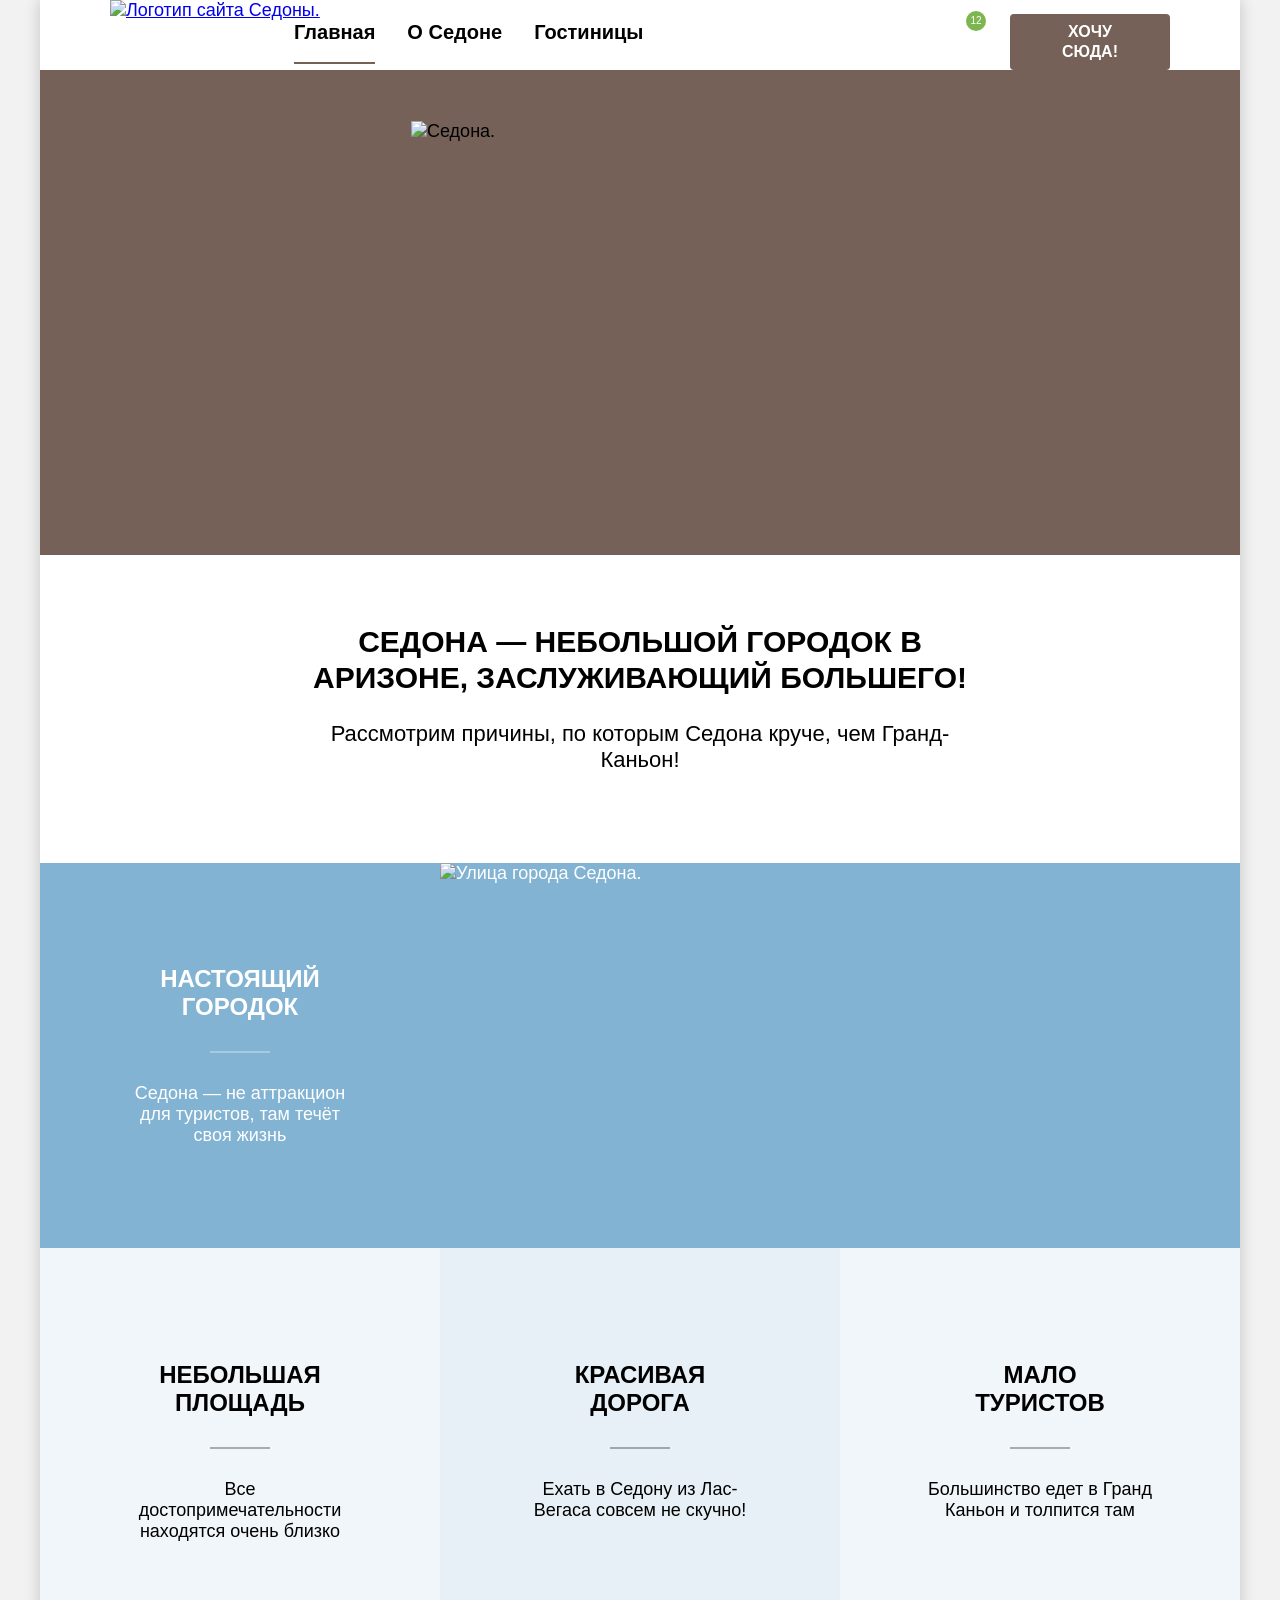
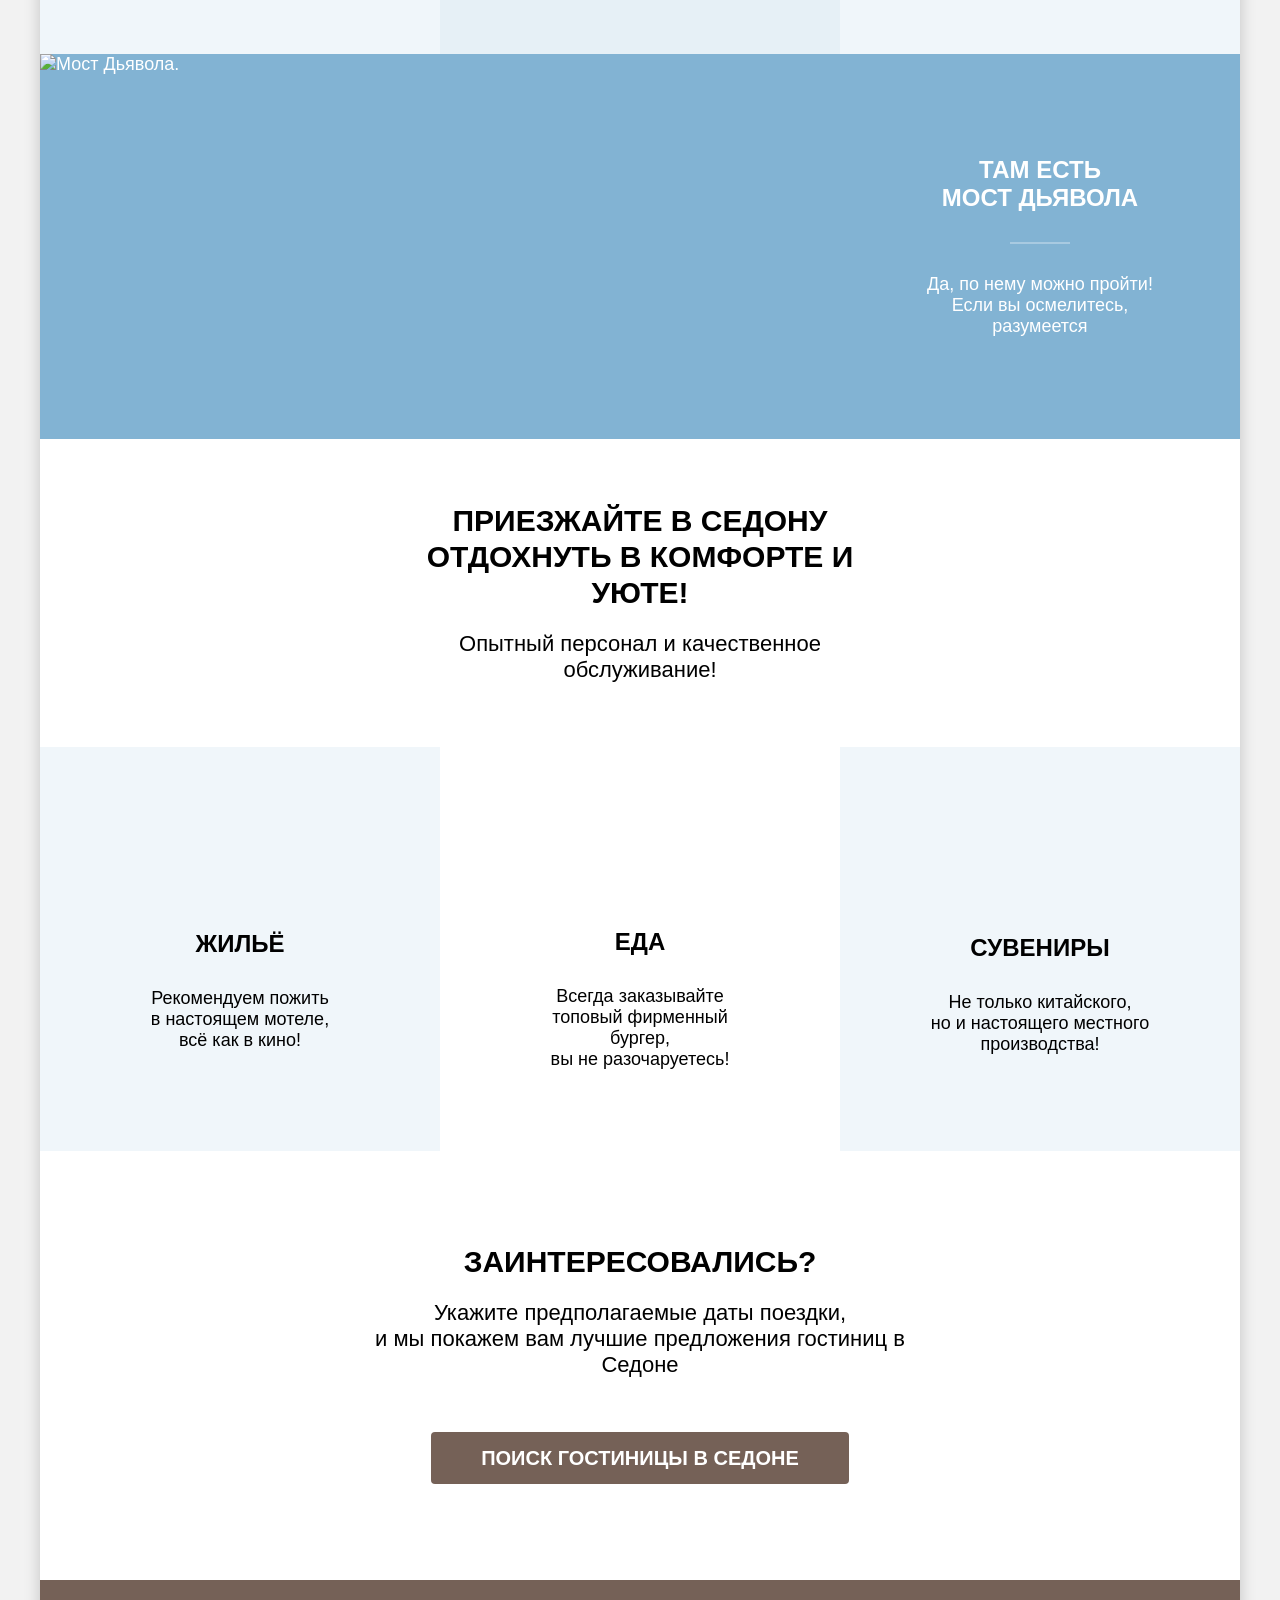
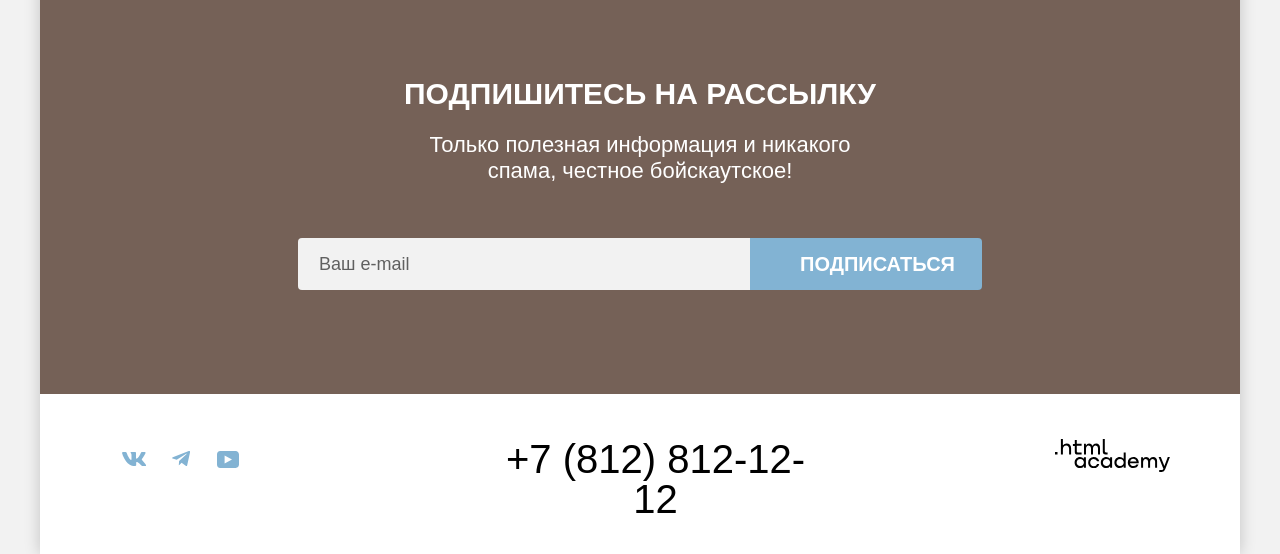
==== index.html @ 0b94eb0f "ссылки, правка названия файла" ====
<!DOCTYPE html>
<html lang="ru">

  <head>
    <meta charset="utf-8">
    <title>Седона — небольшой городок в Аризоне</title>
    <link rel="stylesheet" href="styles/styles.css">
    <link rel="icon" href="favicon.ico">
  </head>

  <body>
    <div class="page-container">
      <header class="page-header" data-test="header">
        <a class="navigation-logo" href="/">
          <img class="page-header-logo" src="images/sedona-logo.svg" alt="Логотип сайта Седоны." width="140" height="70">
        </a>
        <nav class="navigation">
          <ul class="navigation-list">
            <li class="navigation-item">
              <a class="navigation-link navigation-link-current">Главная</a>
            </li>
            <li class="navigation-item">
              <a class="navigation-link" href="#">О Седоне</a>
            </li>
            <li class="navigation-item">
              <a class="navigation-link" href="catalog.html">Гостиницы</a>
            </li>
          </ul>
          <ul class="navigation-list navigation-user">
            <li class="navigation-item">
              <a class="navigation-link navigation-link-icon search-icon" href="search.html">
                <span class="visually-hidden">Поиск.</span></a>
            </li>
            <li class="navigation-item">
              <a class="navigation-link navigation-link-icon like-icon" href="like.html">
                <span class="visually-hidden">Избранные отели.</span>
                <span class="like-number">12</span>
              </a>
            </li>
            <li class="navigation-item">
              <a class="navigation-link-button button" href="here.html">Хочу сюда!</a>
            </li>
          </ul>
        </nav>
      </header>
      <main class="main-index main-container" data-test="main">
        <section class="main-first-screen" data-test="hero">
          <h1 class="visually-hidden">Седона — небольшой городок в Аризоне.</h1>
          <img class="main-first-screen-img" src="images/welcome.svg" alt="Седона." width="458" height="352">
        </section>
        <section class="sight" data-test="advantages">
          <div class="sight-header">
            <h2 class="sight-title">Седона — небольшой городок в Аризоне, заслуживающий большего!</h2>
            <p class="sight-discription">Рассмотрим причины, по которым Седона круче, чем Гранд-Каньон!</p>
          </div>
          <ul class="sight-list">
            <li class="sight-item sight-item-dark">
              <div class="sight-text">
                <h3 class="sight-title-item">Настоящий городок</h3>
                <p class="sight-discriptions-item">Седона — не аттракцион для туристов, там течёт своя жизнь</p>
              </div>
              <img class="sight-img" src="images/sight/sight-1.jpg" alt="Улица города Седона." width="800" height="385">
            </li>
            <li class="sight-item sight-item-light">
              <h3 class="sight-title-item sight-title-item-light">Небольшая площадь</h3>
              <p class="sight-discriptions-item sight-discriptions-item-light">Все достопримечательности находятся очень близко</p>
            </li>
            <li class="sight-item sight-item-medium">
              <h3 class="sight-title-item sight-title-item-light">Красивая<br> дорога</h3>
              <p class="sight-discriptions-item sight-discriptions-item-light">Ехать в Седону из Лас-Вегаса совсем не скучно!</p>
            </li>
            <li class="sight-item sight-item-light">
              <h3 class="sight-title-item sight-title-item-light">Мало<br> туристов</h3>
              <p class="sight-discriptions-item sight-discriptions-item-light">Большинство едет в Гранд Каньон и толпится там</p>
            </li>
            <li class="sight-item sight-item-dark">
              <img class="sight-img" src="images/sight/sight-2.jpg" alt="Мост Дьявола." width="800" height="385">
              <div class="sight-text">
                <h3 class="sight-title-item">Там есть<br> мост дьявола</h3>
                <p class="sight-discriptions-item">Да, по нему можно пройти! Если вы осмелитесь, разумеется</p>
              </div>
            </li>
          </ul>
        </section>
        <section class="advantages" data-test="service">
          <div class="advantages-header">
            <h2 class="advantages-title">Приезжайте в Седону отдохнуть в комфорте и уюте!</h2>
            <p class="advantages-description">Опытный персонал и качественное обслуживание!</p>
          </div>
          <ul class="advantages-list">
            <li class="advantages-item advantages-item-medium">
              <h3 class="advantages-item-title icon-haus">Жильё</h3>
              <p class="advantages-item-description">Рекомендуем пожить в&nbsp;настоящем мотеле,<br> всё как в кино!</p>

            </li>
            <li class="advantages-item">
              <h3 class="advantages-item-title icon-food">Еда</h3>
              <p class="advantages-item-description">Всегда заказывайте<br>топовый фирменный бургер,<br> вы не разочаруетесь!
              </p>
            </li>
            <li class="advantages-item advantages-item-medium">
              <h3 class="advantages-item-title icon-gift">Сувениры</h3>
              <p class="advantages-item-description">Не только китайского,<br> но и настоящего местного производства!</p>
            </li>
          </ul>
        </section>
        <section class="search" data-test="search">
          <h2 class="search-title">Заинтересовались?</h2>
          <p class="search-description">Укажите предполагаемые даты поездки,<br> и мы покажем вам лучшие предложения
            гостиниц
            в Седоне</p>
          <button class="search-button" type="button">Поиск гостиницы в Седоне</button>
        </section>
      </main>
      <footer class="page-footer">
        <section class="newsletter-first-screen" data-test="subscribe">
          <h2 class="newsletter-title-first-screen">Подпишитесь на рассылку</h2>
          <p class="newsletter-discription-first-screen">Только полезная информация и никакого спама, честное
            бойскаутское!</p>
          <form class="newsletter-form" action="https://echo.htmlacademy.ru/" method="post">
            <label class="visually-hidden" for="newsletter-id">Укажите ваш email. </label>
            <input class="field" type="email" name="newsletter-email" id="newsletter-id" placeholder="Ваш e-mail"
              required>

            <button class="newsletter-button" type="submit">Подписаться</button>
          </form>
        </section>
        <div class="footer-container">
          <section class="footer-social">
            <h2 class="visually-hidden">Социальные контакты.</h2>
            <ul class="footer-social-list">
              <li class="footer-social-item">
                <a class="button-footer-social" href="https://vk.com/htmlacademy">
                  <svg class="footer-social-icon" aria-hidden="true" focusable="false"
                    xmlns="http://www.w3.org/2000/svg" width="24" height="14" fill="none" viewBox="0 0 24 14">
                    <path fill-rule="evenodd"
                      d="M23.5 1q.3-1-.8-1H20q-1 0-1.1.7S17.6 4 15.7 6q-1 .8-1.3.8T14 6V.9q0-.9-.7-.9H9.2q-.7 0-.7.6c0 .6 1 .8 1 2.5V7q0 1.1-.5 1c-.9 0-3-3.2-4.3-6.9q-.2-1-1.2-1H1q-1 0-.9.7c0 .7.9 4.1 4.1 8.6 2.2 3 5.3 4.7 8 4.7 1.7 0 2-.4 2-1v-2.3q-.1-1 .6-.9c.4 0 1 .2 2.6 1.7 1.8 1.7 2.1 2.5 3.1 2.5H23q1.3 0 1-1.1-.5-1.1-2.3-3L20 8q-.5-.6 0-1.1s3.2-4.4 3.5-6"
                      clip-rule="evenodd" />
                  </svg>
                  <span class="visually-hidden">ВКонтакте.</span>
                </a>
              </li>
              <li class="footer-social-item">
                <a class="button-footer-social" href="https://t.me/htmlacademy">
                  <svg class="footer-social-icon" aria-hidden="true" focusable="false"
                    xmlns="http://www.w3.org/2000/svg" width="18" height="16" fill="none" viewBox="0 0 18 16">
                    <path
                      d="M16.8.1.8 6.2Q-.6 7 .6 7.6l4.1 1.2 9.5-6q1-.2.5.2l-7.6 7-.3 4.2q.5 0 .8-.4l2-2 4.1 3q1.2.8 1.5-.6L18 1.4c.3-1.1-.4-1.6-1.1-1.3" />
                  </svg>
                  <span class="visually-hidden">Телеграм.</span>
                </a>
              </li>
              <li class="footer-social-item">
                <a class="button-footer-social" href="https://www.youtube.com/user/htmlacademyru">
                  <svg class="footer-social-icon" aria-hidden="true" focusable="false"
                    xmlns="http://www.w3.org/2000/svg" width="22" height="17" fill="none" viewBox="0 0 22 17">
                    <path
                      d="M18.6 0H3.2C1.3 0 0 1.6 0 3.4v10c0 2 1.3 3.6 3.2 3.6h15.6c1.7 0 3.2-1.6 3.2-3.4V3.4C21.8 1.6 20.5 0 18.6 0m-11 12.5v-8l7.4 4z" />
                  </svg>
                  <span class="visually-hidden">Ютуб.</span>
                </a>
              </li>
            </ul>
          </section>
          <section class="footer-phone">
            <h2 class="visually-hidden">Телефон.</h2>
            <a class="footer-phone-link" href="tel:+78128121212">+7 (812) 812-12-12</a>
          </section>
          <section class="footer-logo">
            <h2 class="visually-hidden">Cделано в HTML Академии.</h2>
            <a class="footer-logo-link" href="https://htmlacademy.ru/intensive/htmlcss">
              <svg class="footer-logo-icon" role="img" aria-label="Логотип разработчика HTML Academy"
                xmlns="http://www.w3.org/2000/svg" width="115" height="33" fill="none" viewBox="0 0 115 33">
                <path
                  d="M0 12.9v2.6h2.5v-2.6zM11.6 4.5Q9.2 4.6 8 6.2h-.1V0h-2v15.5h2v-5.3c0-2.1 1.3-3.6 3.3-3.6 1.8 0 2.9 1.4 2.9 3.2v5.7h2V9.4c.1-3-1.8-4.9-4.5-4.9M26.6 4.8h-4.8V1.1h-2v3.8h-1.9v2h1.9v6q0 2.6 2.7 2.7h4.1v-2h-3.7q-1 0-1.1-1.1V6.8h4.8zM41.1 4.6q-2.5 0-3.5 2.1h-.1a4 4 0 0 0-3.4-2.1Q32 4.8 31 6.4h-.1V4.8H29v10.6h2V10c0-2 1-3.5 2.6-3.5q2.3.1 2.4 2.6v6.3h2V9.8c0-2.4 1.4-3.3 2.6-3.3q2.3.1 2.4 2.6v6.3h2V8.9c.1-2.5-1.4-4.3-3.9-4.3M47.8 12.7q0 2.6 2.8 2.7h2v-2h-1.7q-1 0-1.1-1.1V0h-2zM28.9 19.7a5 5 0 0 0-3.9-1.8c-3.1 0-5.4 2.3-5.4 5.6s2.3 5.6 5.4 5.6q2.7-.1 3.8-1.9h.1v1.6h2V18.2h-2zm-3.6 7.4a3.5 3.5 0 0 1-3.6-3.6c0-2 1.4-3.6 3.6-3.6s3.6 1.6 3.6 3.6c0 1.9-1.4 3.6-3.6 3.6M44.2 22c-.5-2.4-2.6-4.1-5.4-4.1a5.4 5.4 0 0 0-5.6 5.6c0 3.1 2.2 5.6 5.6 5.6 2.8 0 4.9-1.8 5.4-4.2h-2.1a3.4 3.4 0 0 1-3.3 2.3 3.5 3.5 0 0 1-3.6-3.6c0-2 1.4-3.6 3.6-3.6q2.5.2 3.3 2.2h2.1zM55.1 19.7a5 5 0 0 0-3.9-1.8c-3.1 0-5.4 2.3-5.4 5.6s2.3 5.6 5.4 5.6q2.7-.1 3.8-1.9h.1v1.6h2V18.2h-2zm-3.6 7.4a3.5 3.5 0 0 1-3.6-3.6c0-2 1.4-3.6 3.6-3.6s3.6 1.6 3.6 3.6c0 1.9-1.5 3.6-3.6 3.6M68.7 19.8a5 5 0 0 0-3.9-1.9c-3.1 0-5.4 2.3-5.4 5.6s2.2 5.6 5.4 5.6q2.6-.1 3.8-1.8h.1v1.5h2V13.4h-2zm-3.6 7.3a3.5 3.5 0 0 1-3.6-3.6c0-2 1.4-3.6 3.6-3.6s3.6 1.6 3.6 3.6c-.1 2-1.5 3.6-3.6 3.6M78.3 17.9a5.4 5.4 0 0 0-5.5 5.6c0 3 2.1 5.6 5.5 5.6 2.5 0 4.5-1.3 5.2-3.6h-2.1q-.8 1.6-3 1.6c-1.9 0-3.3-1.3-3.4-2.9h8.8c.2-3.6-2-6.3-5.5-6.3m0 1.9q2.7.1 3.3 2.6h-6.5a3 3 0 0 1 3.2-2.6M98.2 17.9a4 4 0 0 0-3.6 2h-.1q-1-1.9-3.4-2-2.2 0-3.1 1.8v-1.5h-1.9v10.6h2v-5.4q.1-3.2 2.6-3.5 2.3.1 2.4 2.6v6.3h2v-5.6c0-2.4 1.4-3.3 2.6-3.3q2.3.1 2.4 2.6v6.3h2v-6.5c.1-2.6-1.4-4.4-3.9-4.4M109.4 27l-3.6-8.9h-2.2l4.8 11.6q-.3 1.3-1.7 1.2h-2.5v2h2.5q2.6 0 3.5-2.6l4.7-12.2h-2.1z" />
              </svg>
            </a>
          </section>
        </div>
      </footer>
    </div>
    <div class="modal-container modal-container-close">
      <div class="modal modal-search-hotel">
        <button class="modal-close-button" type="button">
          <span class="visually-hidden">Закрыть.</span>
        </button>
        <section class="modal-content">
          <h2 class="modal-title">Поиск гостиницы в Седоне</h2>
          <form action="https://echo.htmlacademy.ru/" method="post">
            <fieldset class="modal-filter-group">
              <label class="label-modal" for="arrival">Дата заезда:</label>
              <div class="wrapper-input-date">
                <input class="date-input arrival-date-input" type="text" name="arrival-date" id="arrival"
                  placeholder="Укажите дату" required>
                <span class="date-icon"></span>
              </div>
              <span class="date-info error-date">Мы не можем отправить вас в прошлое.</span>
              <label class="label-modal" for="departure">Дата выезда:</label>
              <div class="wrapper-input-date">
                <input class="date-input departure-date-input" type="text" name="departure-date" id="departure"
                  placeholder="Укажите дату" required>
                <span class="date-icon"></span>
              </div>
              <span class="date-info free-date">На эти даты есть свободные номера. Пока есть.</span>
              <div class="wrapper-label-number">
                <label class="label-modal label-number label-number-adults" for="adults-input"> Взрослые:</label>
                  <div class="wapper-number-input wapper-number-input-adults">
                    <button class="minus minus-adults" type="button">
                      <svg aria-hidden="true" focusable="false" xmlns="http://www.w3.org/2000/svg" width="20" height="20" fill="none" viewBox="0 0 20 20"><path d="M3 9v2h14V9z"/></svg>
                    </button>
                    <input class="number-input" type="number" name="number-adults" value="0" id="adults-input" required>
                    <button class="plus plus-adults" type="button">
                      <svg aria-hidden="true" focusable="false" xmlns="http://www.w3.org/2000/svg" width="20" height="20" fill="none" viewBox="0 0 20 20"><path d="M17 9h-6V3H9v6H3v2h6v6h2v-6h6z"/></svg>
                    </button>
                  </div>
                <label class="label-modal label-number label-number-children" for="number-children">Дети:</label>
                  <span class="visually-hidden">Информация о детях.</span>
                  <span class="tooltip">
                    <button class="tooltip-toggle" type="button" aria-labelledby="tooltip-label-children">
                      <svg class="tooltip-icon" xmlns="http://www.w3.org/2000/svg" width="20" height="20" fill="none"
                        viewBox="0 0 20 20">
                        <path fill-rule="evenodd" d="M9 4h2v2H9zm2 12H9V7h2z" clip-rule="evenodd" />
                      </svg>
                    </button>
                    <span class="tooltip-text" role="tooltip" id="tooltip-label-children">Укажите количество детей, которые будут с вами, возраст которых от 6 до
                      18 лет. Дети до 6 лет размещаются бесплатно.</span>
                  </span>
                  <div class="wapper-number-input wapper-number-input-children">
                    <button class="minus minus-children" type="button">
                       <svg aria-hidden="true" focusable="false" xmlns="http://www.w3.org/2000/svg" width="20" height="20" fill="none" viewBox="0 0 20 20"><path d="M3 9v2h14V9z"/></svg>
                    </button>
                    <input class="number-input" id="number-children" type="number" name="number-children" value="0" required>
                    <button class="plus plus-children" type="button">
                      <svg aria-hidden="true" focusable="false" xmlns="http://www.w3.org/2000/svg" width="20" height="20" fill="none" viewBox="0 0 20 20"><path d="M17 9h-6V3H9v6H3v2h6v6h2v-6h6z"/></svg>
                    </button>
                  </div>
              </div>
              <button class="button button-modal-form" type="submit">Найти</button>
            </fieldset>
          </form>
        </section>
      </div>
    </div>
  </body>

</html>
---- styles/styles.css ----
@font-face {
  font-family: "PT Sans";
  font-style: normal;
  font-weight: 400;
  src: url("../fonts/ptsans-400.woff2") format("woff2");
  font-display: swap;
}

@font-face {
  font-family: "PT Sans";
  font-style: normal;
  font-weight: 700;
  src: url("../fonts/ptsans-700.woff2") format("woff2");
  font-display: swap;
}

html {
  height: 100%;
}

*,
*::before,
*::after {
  box-sizing: border-box;
}

body {
  min-width: 1280px;
  margin: 0;
  display: flex;
  flex-direction: column;
  min-height: 100%;
  font-family: "PT Sans", sans-serif;
  font-size: 18px;
  line-height: 21px;
  font-style: normal;
  font-weight: 400;
  color: #333333;
  background-color: #f2f2f2;
}

img {
  max-width: 100%;
  object-fit: contain;
}

.visually-hidden {
  position: absolute;
  width: 1px;
  height: 1px;
  margin: -1px;
  padding: 0;
  border: 0;
  clip: rect(0 0 0 0);
  overflow: hidden;
}

.page-container {
  margin: 0 auto;
  width: 1200px;
  box-shadow: 0 0 15px rgba(0, 0, 0, 0.2);
}

.navigation {
  display: flex;
  flex-wrap: wrap;
  width: 100%;
  padding-left: 238px;
}

.page-header-logo {
  width: 140px;
  margin-right: 28px;
}

.navigation-list {
  display: flex;
  flex-wrap: wrap;
  margin: 0;
  padding: 0;
  max-width: 500px;
  list-style-type: none;
}

.navigation-user {
  max-width: 268px;
  margin-left: auto;
  margin-right: 70px;
  justify-content: end;
}

.navigation-link-icon {
  min-height: 64px;
  min-width: 44px;
}

.search-icon {
  background-image: url(../images/icon/search.svg);
  background-repeat: no-repeat;
  background-size: 18px 18px;
  background-position: center;
}

.like-icon {
  background-image: url(../images/icon/heart.svg);
  background-repeat: no-repeat;
  background-size: 20px 20px;
  background-position: center;
  margin-right: 20px;
}

.like-number {
  display: flex;
  flex-wrap: wrap;
  justify-content: center;
  align-items: center;
  font-family: inherit;
  font-size: 10px;
  line-height: 10px;
  font-weight: 400;
  color: #ffffff;
  background-color: #7dB54f;
  border-radius: 10px;
  position: absolute;
  width: 20px;
  height: 20px;
  top: 11px;
  left: 20px;
  text-align: center;
}

.navigation-link-button {
  max-width: 160px;
  font-family: inherit;
  font-size: 16px;
  line-height: 20px;
  text-align: center;
  font-weight: 700;
  text-transform: uppercase;
  background-color: #756157;
  text-decoration: none;
  color: #ffffff;
  margin-top: 14px;
  padding: 8px 34px;
  cursor: pointer;
}

.navigation-link.button:hover {
  background-color: #615048;
}

.navigation-link.button:focus {
  background-color: #615048;
}

.navigation-link.button:active {
  background-color: #756157;
  color: #ffffff4d;
}

.search-button {
  font-family: inherit;
  font-size: 20px;
  line-height: 36px;
  font-weight: 700;
  text-transform: uppercase;
  text-align: center;
  color: #ffffff;
  background-color: #756157;
  border: none;
  border-radius: 4px;
  padding: 8px 50px;
  cursor: pointer;
}

.search-button:hover {
  background-color: #615048;
}

.search-button:focus {
  background-color: #615048;
}

.search-button:active {
  background-color: #756157;
  color: #ffffff4d;
}

.newsletter-form {
  display: flex;
  flex-wrap: wrap;
  justify-content: center;
}

.field {
  width: 452px;
  margin: 0;
  border: none;
  outline: none;
  padding: 14px 20px;
  border-radius: 4px 0 0 4px;
  background: #f2f2f2;
  font-size: 18px;
  font-family: inherit;
  border: 1px solid transparent;
}

.field:active {
  border-color: #f2f2f2;
}

.field::placeholder {
  color: #000000;
  opacity: 60%;
}

.newsletter-button {
  max-width: 232px;
  font-family: inherit;
  font-size: 20px;
  font-weight: 700;
  line-height: 36px;
  text-transform: uppercase;
  text-align: center;
  color: #ffffff;
  background-color: #82b3d3;
  border: none;
  padding: 8px 50px;
  border-radius: 0 4px 4px 0;
  cursor: pointer;
}

.newsletter-button:hover {
  background-color: #68a2ca;
}

.newsletter-button:focus {
  background-color: #68a2ca;
}

.newsletter-button:active {
  color: #ffffff4d;
}

.page-header {
  background-color: #ffffff;
  color: #000000;
  position: relative;
}

.navigation-link {
  display: block;
  padding: 20px 16px;
  color: #000000;
  font-size: 20px;
  line-height: 24px;
  font-weight: 700;
  text-decoration: none;
  position: relative;
}

.navigation-link:hover {
  color: #756257;
}

.navigation-link-current::after {
  content: "";
  display: block;
  background-color: #756257;
  height: 2px;
  background-position: center;
  margin-top: 21px;
  position: absolute;
  bottom: 0;
  left: 16px;
  right: 16px;
}

.navigation-logo {
  position: absolute;
  left: 70px;
}

.navigation-logo:hover {
  opacity: 80%;
}

.main-container {
  flex-grow: 1;
}

.main-index {
  color: #000000;
  background-color: #ffffff;
}

.main-first-screen {
  background-image: url("../images/first-screen.png");
  background-size: 100% auto;
  background-repeat: no-repeat;
  background-color: #756157;
  padding-top: 51px;
  padding-bottom: 82px;
}

.main-first-screen-img {
  display: block;
  margin: 0 auto;
}

.sight-header {
  padding-top: 69px;
  padding-bottom: 90px;
  max-width: 655px;
  margin: 0 auto;
}

.sight-list {
  display: flex;
  flex-wrap: wrap;
  margin: 0;
  padding: 0;
  list-style-type: none;
}

.sight-img {
  display: block;
  object-fit: contain;
}

.sight-text {
  margin: 0 auto;
  max-width: 230px;
}

.sight-item {
  flex-grow: 1;
}


.sight-title {
  font-family: 'PT Sans', sans-serif;
  font-size: 30px;
  font-weight: 700;
  line-height: 36px;
  text-transform: uppercase;
  text-align: center;
  margin: 0;
  padding: 0;
  margin-bottom: 25px;
}

.sight-title-item::after {
  width: 60px;
  height: 2px;
  content: "";
  background-color: #ffffff4d;
  display: block;
  background-position: center;
  margin: 30px auto;
}

.sight-title-item-light::after {
  content: "";
  width: 60px;
  height: 2px;
  background-color: #0000004d;
  display: block;
  background-position: center;
  margin: 30px auto;
}

.sight-discription {
  font-size: 22px;
  line-height: 26px;
  text-align: center;
  margin: 0;
  padding: 0;
}

.sight-title-item {
  font-size: 24px;
  line-height: 28px;
  text-transform: uppercase;
  text-align: center;
  margin: 0 auto;
  padding: 0;
  margin-top: 102px;
  max-width: 230px;
}

.sight-discriptions-item {
  max-width: 230px;
  text-align: center;
  margin: 0 auto;
  margin-bottom: 102px;
}

.sight-discriptions-item-light {
  margin-bottom: 112.5px;
}

.sight-item-dark {
  display: flex;
  flex-wrap: wrap;
  background-color: #82b3d3;
  color: #ffffff;
}

.sight-item-light {
  width: 400px;
  background-color: rgba(131, 179, 211, 0.12);
}

.sight-title-item-light {
  margin-top: 112.5px
}

.sight-item-medium {
  width: 400px;
  background-color: rgba(131, 179, 211, 0.2);
}

.advantages {
  text-align: center;
}

.advantages-header {
  padding-top: 64px;
  padding-bottom: 64px;
  margin: auto;
  max-width: 505px;
}

.advantages-list {
  display: flex;
  flex-wrap: wrap;
  margin: 0;
  padding: 0;
  list-style-type: none;
}

.advantages-title {
  font-family: 'PT Sans', sans-serif;
  font-size: 30px;
  font-weight: 700;
  line-height: 36px;
  text-transform: uppercase;
  margin: 0 auto;
  padding: 0;
  margin-bottom: 20px;
  width: 505px;
}

.advantages-description {
  font-size: 22px;
  line-height: 26px;
  margin: 0;
  padding: 0;
}

.advantages-item-title {
  font-size: 24px;
  line-height: 28px;
  font-weight: 700;
  text-transform: uppercase;
  margin: 0 auto;
  padding: 0;
  margin-bottom: 30px;
  max-width: 230px;
}

.icon-haus::before {
  content: "";
  background-image: url("../images/icon/haus.svg");
  background-repeat: no-repeat;
  background-size: contain;
  background-position: center;
  display: block;
  width: 75px;
  height: 72px;
  margin: 81px auto 30px;
}

.icon-food::before {
  content: "";
  display: block;
  background-image: url("../images/icon/food.svg");
  background-position: center;
  background-repeat: no-repeat;
  background-size: contain;
  width: 74px;
  height: 70px;
  margin: 81px auto 30px;

}

.icon-gift::before {
  content: "";
  display: block;
  background-image: url(../images/icon/gift.svg);
  background-position: center;
  background-size: contain;
  background-repeat: no-repeat;
  width: 64px;
  height: 76px;
  margin: 81px auto 30px;
}

.advantages-item-description {
  margin: 0 auto;
  max-width: 230px;
}

.advantages-item {
  width: 400px;
  padding-bottom: 81px;
  flex-grow: 1;
}

.advantages-item-medium {
  background-color: #f0f6fa;
}

.search {
  text-align: center;
  padding-top: 93px;
  padding-bottom: 96px;
  max-width: 592px;
  margin: 0 auto;
}

.search-title {
  font-family: 'PT Sans', sans-serif;
  font-size: 30px;
  line-height: 36px;
  font-weight: 700;
  text-transform: uppercase;
  margin: 0;
  padding: 0;
  margin-bottom: 20px;
}

.search-description {
  font-size: 22px;
  line-height: 26px;
  margin: 0;
  padding: 0;
  margin-bottom: 54px;
}

.page-footer {
  background-color: #ffffff;
}

.newsletter-first-screen {
  background-color: #756157;
  color: #ffffff;
  background-image: url("../images/subscribe.jpg");
  background-size: cover;
  background-repeat: no-repeat;
  text-align: center;
  padding-top: 96px;
  padding-bottom: 104px;
}

.newsletter {
  text-align: center;
  padding-top: 96px;
  padding-bottom: 104px;
}

.newsletter-title {
  font-family: 'PT Sans', sans-serif;
  font-size: 30px;
  line-height: 36px;
  font-weight: 700;
  text-transform: uppercase;
  color: #000000;
  margin: 0 auto;
  padding: 0;
  margin-bottom: 20px;
  width: 475px;
}

.newsletter-title-first-screen {
  font-size: 30px;
  line-height: 36px;
  font-weight: 700;
  text-transform: uppercase;
  color: #ffffff;
  margin: 0 auto;
  padding: 0;
  margin-bottom: 20px;
  width: 475px;
}

.newsletter-discription {
  font-size: 22px;
  line-height: 26px;
  color: #333333;
  margin: 0 auto;
  padding: 0;
  margin-bottom: 54px;
  width: 475px;
}

.newsletter-discription-first-screen {
  width: 475px;
  font-size: 22px;
  line-height: 26px;
  color: #ffffff;
  margin: 0 auto;
  padding: 0;
  margin-bottom: 54px;
}

.footer-container {
  display: flex;
  flex-wrap: wrap;
  width: 1060px;
  margin: 0 auto;
  justify-content: space-between;
  padding-top: 45px;
  padding-bottom: 35px;
}

.footer-social-list {
  display: flex;
  flex-wrap: wrap;
  margin: 0;
  padding: 0;
  list-style-type: none;
}

.footer-social {
  width: 184px;
  margin-right: 194px;
}

.button-footer-social {
  display: flex;
  flex-wrap: wrap;
  align-items: center;
  justify-content: center;
  min-width: 47px;
  min-height: 40px;

}

.footer-social-icon {
  display: block;
  margin: auto;
  fill: #83b3d3;
}

.button-footer-social:focus .footer-social-icon {
  fill: #68a2ca;
}

.button-footer-social:hover .footer-social-icon {
  fill: #68a2ca;
}

.button-footer-social:active .footer-social-icon {
  fill: #68a2ca4d;
}

.footer-phone {
  width: 335px;
  margin-right: 232px;
}

.footer-logo {
  width: 115px;
}

.footer-phone-link {
  display: block;
  font-family: inherit;
  font-size: 40px;
  line-height: 40px;
  font-weight: 400;
  text-align: center;
  text-transform: uppercase;
  text-decoration: none;
  color: #000000;
}

.footer-phone-link:focus,
.footer-phone-link:hover {
  color: #756157;
}

.footer-phone-link:active {
  color: #7561574d;
}

.footer-logo-link {
  min-width: 115px;
  min-height: 33px;

}

.footer-logo-icon {
  fill: #000000;
}

.footer-logo-link:focus .footer-logo-icon {
  fill: #756157;
}

.footer-logo-link:hover .footer-logo-icon {
  fill: #756157;
}

.footer-logo-link:active .footer-logo-icon {
  fill: #7561574d;
}

.catalog-hotels-filters {
  display: grid;
  grid-template-columns: 151px 220px 288px 191px;
  gap: 70px;
}

.filter-infrastructure {
  border: none;
  margin: 0;
  padding: 0;
}

.filter-housing {
  border: none;
  margin: 0;
  padding: 0;
}

.filter-price {
  border: none;
  margin: 0;
  padding: 0;
}

.filter-button {
  text-align: center;
  cursor: pointer;
  max-width: 191px;
}

.header-block {
  background-color: #82b3d3;
  color: #ffffff;
  background-image: url("../images/inner-header-foto.jpg");
  background-size: cover;
  background-repeat: no-repeat;
  padding-top: 35px;
  padding-bottom: 58px;
}

.header-block-container {
  width: 1060px;
  margin: 0 auto;
}

.inner-header-title {
  font-size: 60px;
  line-height: 78px;
  font-weight: 700;
  margin: 0;
  padding: 0;
  margin-bottom: 8px;
}


.breadcrumbs-list {
  display: flex;
  flex-wrap: wrap;
  margin: 0;
  padding: 0;
  list-style-type: none;
  margin-bottom: 40px;
}

.breadcrumbs-link:not(.breadcrumbs-link-current):hover {
  color: #ffffff99;
}

.breadcrumbs-link:not(.breadcrumbs-link-current):focus {
  color: #ffffff;
}

.breadcrumbs-link:not(.breadcrumbs-link-current):active {
  color: #ffffff4d;
}

.breadcrumbs-link-index {
  min-width: 13px;
  min-height: 15px;
}

.breadcrumbs-link-index svg {
  fill: #ffffff;
}

.breadcrumbs-link-index:hover svg {
  fill: #ffffff99;
}

.breadcrumbs-link-index:focus svg {
  fill: #ffffff;
}

.breadcrumbs-link-index:active svg {
  fill: #ffffff4d;
}

.breadcrumbs-item {
  display: flex;
  flex-wrap: wrap;
  gap: 10px;
  margin-right: 10px;

}

.breadcrumbs-item:not(:last-child)::after {
  content: '';
  display: block;
  width: 8px;
  height: 20px;
  background-image: url("../images/icon/breadcrumbs-arrow.svg");
  background-position: center;
  background-repeat: no-repeat;
  background-size: 8px 20px;
}

.breadcrumbs-link-current {
  color: #ffffff;
  font-size: 16px;
  font-weight: 400;
  text-decoration: none;
}

.catalog-filter-list {
  margin: 0;
  padding: 0;
  list-style-type: none;

}

.catalog-filter-title {
  font-size: 20px;
  line-height: 24px;
  font-weight: 700;
  text-transform: capitalize;
  margin-bottom: 32px;
}

.catalog-filter-item {
  font-size: 18px;
  line-height: 23px;
  font-weight: 400;
  margin-bottom: 16px;
}

.control {
  position: relative;
  padding-left: 36px;
  display: block;
}

.control-mark {
  position: absolute;
  background-color: #ffffff;
  width: 20px;
  height: 20px;
  top: 2px;
  left: 0;
}

.control-input:hover ~ .control-mark,
.control-input:hover ~ .control-label {
  opacity: 60%;
}

.control-input:active ~ .control-mark ~ .control-label {
  opacity: 30%;
}

.control-input:focus ~ .control-mark {
  border: 3px solid rgba(131, 179, 211, 1);
}

.control-input[type="radio"] + .control-mark {
  border-radius: 50%;
}

.control-input[type="checkbox"] + .control-mark {
  border-radius: 4px;
}

.control-input[type="radio"]:checked + .control-mark::after {
  content: '';
  position: absolute;
  width: 10px;
  height: 10px;
  background-color: #000000;
  border-radius: 50%;
  top: 50%;
  left: 50%;
  transform: translateX(-50%) translateY(-50%);
}

.control-input[type="checkbox"]:checked + .control-mark {
  background-image: url(../images/icon/control-mark.svg);
  background-position: center;
  background-repeat: no-repeat;
  background-size: 12px 9px;
}

.range-scale {
  position: relative;
  background-color: rgba(255, 255, 255, 0.3);
  height: 4px;
}

.range-bar {
  position: absolute;
  background-color: #ffffff;
  height: 4px;
}

.range-toggle {
  position: absolute;
  width: 20px;
  height: 20px;
  background-color: #ffffff;
  border-radius: 5px;
  cursor: pointer;
  border: none;
}

.range-toggle:focus {
  border: 3px solid rgba(131, 179, 211, 1);
}

.range-toggle:active {
  border: 2px solid rgba(131, 179, 211, 1);
}

.toggle-min {
  top: -8px;
}

.toggle-max {
  top: -8px;
  right: 0;
}

.range-wrapper-inputs {
  display: flex;
  margin-bottom: 44px;
  gap: 2px;
}

.catalog-filter-label {
  display: flex;
  flex-wrap: wrap;
  justify-content: space-between;
  width: 50%;
  background-color: rgba(242, 242, 242, 1);
  color: rgba(0, 0, 0, 0.3);
  position: relative;

}

.catalog-filter-min {
  border-radius: 4px 0 0 4px;
  overflow: hidden;
}

.catalog-filter-max {
  border-radius: 0 4px 4px 0;
  overflow: hidden;
}

.catalog-filter-range {
  position: absolute;
  top: 50%;
  transform: translateY(-50%);
  right: 20px;
}

.catalog-filter-label:focus {
  border: 3px solid rgba(131, 179, 211, 1);
}

.range-input {
  width: 100%;
  font: inherit;
  font-weight: 700;
  text-align: left;
  background-color: #f2f2f2;
  border: 3px solid #f2f2f2;
  appearance: textfield;
  padding: 11px 40px 11px 20px;
  outline: none;
}

.range-input:focus {
  border-color: #83b3d3;
}

.range-input::-webkit-outer-spin-button,
.range-input::-webkit-inner-spin-button {
  appearance: none;
  margin: 0;
}

.button {
  display: inline-block;
  font-size: 16px;
  line-height: 20px;
  font-weight: 700;
  text-transform: uppercase;
  font-family: inherit;
  padding-bottom: 8px;
  padding-top: 8px;
  border-radius: 4px;
  cursor: pointer;
}

.button-filter-submit {
  width: 100%;
  background-color: #82b3d3;
  color: #ffffff;
  margin-top: 56px;
  margin-bottom: 32px;
  border: none;
  padding: 8px 50px;
  cursor: pointer;
}

.button-filter-submit:hover {
  background-color: #68a2ca;
}

.button-filter-submit:focus {
  background-color: #68a2ca;
}

.button-filter-submit:active {
  color: #ffffff4d;
}

.button-filter-reset {
  width: 100%;
  background: none;
  color: #ffffff;
  border: 3px solid transparent;
  border-radius: 4px;
  cursor: pointer;
}

.button-filter-reset:hover {
  opacity: 60%;
}

.button-filter-reset:focus {
  color: #ffffff;
  border-color: #83b3d3;
}

.button-filter-reset:active {
  color: rgba(255, 255, 255, 0.3);
}

.button-filter-reset:disabled {
  opacity: 10%;
}

.sorting-hotels-container {
  max-width: 1060px;
  margin: 0 auto;
  display: flex;
  margin-bottom: 40px;
  flex-wrap: wrap;
}

.sorting-hotels {
  background-color: #ffffff;
  padding: 50px 70px 60px;
}

.sorting-hotels-list {
  width: 1060px;
  display: flex;
  flex-wrap: wrap;
  padding: 0;
  margin: 0 auto;
  list-style-type: none;
  margin-bottom: 40px;
  gap: 20px;
}

.sorting-hotels-title {
  font-family: 'PT Sans', sans-serif;
  margin: 0;
  padding: 0;
  width: 438px;
  margin-right: 100px;
  font-size: 30px;
  line-height: 36px;
  font-weight: 700;
  text-transform: uppercase;
  padding-top: 7px;
}

.select-wrapper {
  position: relative;
  width: 292px;
  margin-right: 70px;
}

.select-control {
  font-family: 'PT Sans', sans-serif;
  font-size: 18px;
  line-height: 21px;
  font-weight: 400;
  padding-top: 14px;
  padding-bottom: 14px;
  padding-left: 20px;
  background-color: #ffffff;
  min-height: 49px;
  border: 2px solid #e5e5e5;
  border-radius: 4px;
  padding-right: 100px;
  appearance: none;
  width: 100%;
  cursor: pointer;
}

.select-control:hover,
.select-control:focus {
  border-color: #68a2ca;
}

.select-control:disabled,
.select-control:disabled + .select-icon {
  opacity: 30%;
}

.toggle-sorting-container {
  display: flex;
  flex-wrap: wrap;
  column-gap: 8px;
  width: 160px;
  cursor: pointer;
}

.toggle {
  display: block;
  background-repeat: no-repeat;
  background-position: center;
  background-size: 16px 14px;
  width: 48px;
  height: 48px;
  border: 2px solid #e5e5e5;
  border-radius: 4px;
}

.toggle-tile {
  background-image: url("../images/icon/tile.svg");
}

.toggle-card {
  background-image: url("../images/icon/card.svg");
}

.toggle-list {
  background-image: url("../images/icon/list.svg");
}

.toggle:hover {
  border-color: #000000;
}

.toggle:focus {
  border-color: #68a2ca;
}

.toggle:active {
  border-color: #000000;
}

.select-icon {
  position: absolute;
  display: block;
  background-image: url(../images/icon/select-icon.svg);
  background-position: center;
  background-repeat: no-repeat;
  background-size: 12px 8px;
  width: 12px;
  height: 8px;
  top: 50%;
  right: 20px;
  transform: translateY(-50%);
  cursor: pointer;
}


.hotels-card {
  display: grid;
  grid-template-columns: repeat(2, 140px);
  grid-template-rows: 1fr;
  gap: 16px 20px;
  width: 340px;
  box-shadow: 0 0 0 1px #e6e6e6;
  border-radius: 4px;
  padding: 20px;
}

.hotels-card-img {
  display: block;
  object-fit: cover;
}

.hotel-card-wrapper {
  display: grid;
  grid-template-columns: 140px 140px;
  column-gap: 20px;
  row-gap: 16px;
  margin: 0 auto;
}

.hotels-card-title {
  font-size: 24px;
  font-weight: 700;
  line-height: 28px;
  text-decoration: none;
  color: #000000;
  margin: 0;
}

.hotels-card-price {
  grid-column: 1/-1;
  margin: 0;
  display: flex;
  flex-wrap: wrap;
}

.card-hotel {
  width: 140px;
}

.card-price {
  margin-left: auto;
}

.stars {
  margin: 0;
  height: 100%;
  display: flex;
  flex-wrap: wrap;
  gap: 6px;

}

.star {
  display: block;
  height: 100%;
  width: 18px;
  background-image: url(../images/icon/star.svg);
  background-repeat: no-repeat;
  background-size: contain;
  background-position: center;
}


.raiting-card {
  display: block;
  margin-left: auto;
  padding-bottom: 8px;
  padding-top: 9px;
  border-radius: 4px;
}

.hotel-card-button {
  color: #ffffff;
  background-color: #82b3d3;
  border: none;
  cursor: pointer;
}

.hotel-card-button:hover {
  background-color: #68a2ca;
}

.hotel-card-button:focus {
  background-color: #68a2ca;
}

.hotel-card-button:active {
  color: #ffffff4d;
}

.hotel-card-button-like {
  color: #ffffff;
  background-color: #7db54f;
  border: none;
  cursor: pointer;
}

.hotel-card-button-like:hover {
  background-color: #6c9e42;
}

.hotel-card-button-like:focus {
  background-color: #6c9e42;
}

.hotel-card-button-like:active {
  background-color: #7db54f;
  color: #ffffff4d
}

.hotel-card-link {
  text-decoration: none;
  grid-column: 1/-1;
}

.hotel-card-link:hover .hotels-card-title {
  color: #756157;
}

.hotel-card-link:focus .hotels-card-title {
  color: #756157;
}

.hotel-card-link:active .hotels-card-title {
  color: rgb(117, 97, 87, 0.3);
}

.hotel-card-link-img {
  margin: 0 auto;
  margin-top: -4px;
}

.hotel-card-link-button {
  color: #ffffff;
  background-color: #756157;
  text-decoration: none;
  text-align: center;
  padding-bottom: 8px;
  padding-top: 8px;
  border-radius: 4px;
  cursor: pointer;
}

.hotel-card-link-button:hover {
  background-color: #615048;
}

.hotel-card-link-button:focus {
  background-color: #615048;
}

.hotel-card-link-button:active {
  background-color: #756157;
  color: #ffffff4d;
}

.raiting-hotels-card-title {
  margin: 0;
}

.raiting-hotels-card-title span {
  color: #333333;
  background-color: #f2f2f2;
  font-size: 16px;
  line-height: 20px;
  text-transform: uppercase;
  font-weight: 400;
  text-align: center;
}

.line-bottom {
  background-color: #e5e5e5;
  max-width: 1060px;
  margin: 40px auto;
  height: 1px;
  width: 100%;
}

.pagination {
  display: flex;
  width: 1060px;
  margin: 0 auto;
  padding: 0;
  list-style-type: none;
  flex-wrap: wrap;
  gap: 8px;
}

.pagination-item {
  min-width: 60px;
  min-height: 60px;
}

.pagination-link {
  font-size: 20px;
  line-height: 36px;
  font-weight: 700;
  text-align: center;
  text-decoration: none;
  color: #ffffff;
  width: 100%;
  height: 100%;
  display: flex;
  align-items: center;
  justify-content: center;
  flex-wrap: wrap;
  background-color: #82b3d3;
  border-radius: 4px;
  padding-left: 10px;
  padding-right: 10px;
}

.pagination-link:hover {
  background-color: #68a2ca;
}

.pagination-link:focus {
  background-color: #68a2ca;
}

.pagination-link:active {
  background-color: #82b3d3;
  color: #ffffff4d;
}

.pagination-link-current,
.pagination-link-current:hover,
.pagination-link-current:active,
.pagination-link-current:focus {
  color: #000000;
  background-color: #f2f2f2;
  border-radius: 4px;
}

.pagination-more {
  font-size: 17px;
  line-height: 26px;
  background-color: #ffffff;
  color: #000000;
}

.modal-container {
  position: fixed;
  top: 0;
  left: 0;
  display: flex;
  flex-wrap: wrap;
  width: 100%;
  height: 100%;
  background-color: rgba(242, 242, 242, 0.8);
}

.modal-container-close {
  display: none;
}

.modal {
  position: relative;
  margin: auto;
  padding: 64px 70px;
  background-color: #ffffff;
  border-radius: 30px;
}

.modal-search-hotel {
  width: 717px;
}

.modal-content {
  width: 577px;
}

.modal-close-button {
  position: absolute;
  width: 52px;
  height: 52px;
  background-color: #f2f2f2;
  border: 3px solid #f2f2f2;
  border-radius: 50%;
  top: 64px;
  right: 52px;
  cursor: pointer;
}

.modal-close-button::before,
.modal-close-button::after {
  content: "";
  background-color: #000000;
  position: absolute;
  width: 18px;
  height: 2px;
  top: 50%;
  left: 50%;
}

.modal-close-button::before {
  transform: translate(-50%, -50%) rotate(-45deg);
}

.modal-close-button::after {
  transform: translate(-50%, -50%) rotate(45deg);
}

.modal-close-button:hover {
  background-color: #e6e6e6;
  border-color: #e6e6e6;
}

.modal-close-button:focus {
  background-color: #e6e6e6;
  border-color: #83b3d3;
}

.modal-close-button:active.modal-close-button::after,
.modal-close-button:active.modal-close-button::before {
  opacity: 30%;
}

.modal-close-button:active {
  outline: none;
  background-color: #e5e5e5;
  border-color: #e5e5e5;
}

.modal-title {
  margin: 0;
  margin-bottom: 64px;
  text-transform: uppercase;
  font-family: "PT Sans", sans-serif;
  font-size: 30px;
  line-height: 36px;
  font-weight: 700;
  color: #000000;
}

.modal-filter-group {
  border: none;
  margin: 0;
  padding: 0;
  display: grid;
  grid-template-columns: 137px 440px;
}

.date-info {
  grid-column: 2 / 3;
  margin-bottom: 23px;
  font-size: 16px;
  line-height: 21px;
  font-weight: 400;
  max-width: 375px;
  padding-left: 20px;
  padding-right: 20px;
}

.error-date {
  color: #ff5757;
  max-width: 325px;
  padding-right: 20px;
  padding-left: 20px;
}

.label-modal {
  font-size: 20px;
  line-height: 24px;
  color: #000000;
  font-weight: 700;
  text-transform: capitalize;
  margin: 12px 0;
}

.label-number-adults {
  display: flex;
  align-items: center;
  flex-wrap: wrap;
  margin-right: 46px;
}

.label-number-children {
  display: flex;
  flex-wrap: wrap;
  position: relative;
  align-items: center;
}

.wapper-number-input {
  max-width: 110px;
  display: flex;
}

.wrapper-label-number {
  display: flex;
  flex-wrap: wrap;
  grid-column: 1 / 3;
  margin-bottom: 48px;
}

.wapper-number-input-adults {
  margin-right: 88px;
}

.button-modal-form {
  grid-column: 1 / 3;
}

.number-input {
  font-family: "PT Sans", sans-serif;
  font-size: 18px;
  border: none;
  width: 31px;
  box-sizing: border-box;
  background-color: #f2f2f2;
  padding: 14px 10px;
  color: #000000;
  line-height: 20px;
  font-weight: 700;
  -moz-appearance: textfield;
  appearance: textfield;
  text-align: center;
}

.number-input:active,
.number-input:focus {
  outline: none;
}

.number-input::-webkit-outer-spin-button,
.number-input::-webkit-inner-spin-button {
  appearance: none;
  margin: 0;
  padding: 0;
}

.tooltip {
  position: relative;
  margin-left: 10px;
  margin-right: 73px;
}

.tooltip-toggle {
  position: absolute;
  display: block;
  border: none;
  background-color: rgba(131, 179, 211, 1);
  border-radius: 50%;
  padding: 0;
  width: 26px;
  top: 50%;
  transform: translateY(-50%);
}

.tooltip-icon {
  width: 100%;
  height: 100%;
  fill: #ffffff;
  display: block;
}

.tooltip-text {
  background-color: #333333;
  color: #ffffff;
  width: 256px;
  border-radius: 10px;
  font-size: 16px;
  line-height: 20px;
  font-weight: 400;
  text-transform: none;
  display: block;
  padding: 24px 18px 20px 22px;
  position: absolute;
  top: 100%;
  left: 12px;
  transform: translateX(-50%);
  display: none;
}

.tooltip-toggle:hover + .tooltip-text,
.tooltip-toggle:focus + .tooltip-text,
.tooltip-toggle:active + .tooltip-text {
  display: block;
}

.tooltip-text:after {
  content: '';
  background-image: url(../images/modal-icon/triangle.svg);
  width: 19px;
  height: 9px;
  position: absolute;
  top: -9px;
  left: 0;
  right: 0;
  margin-left: auto;
  margin-right: auto;
}

.date-input {
  font-family: "PT Sans", sans-serif;
  padding: 0;
  background-color: #f2f2f2;
  border: 3px solid #f2f2f2;
  padding-left: 17px;
  padding-right: 54px;
  padding-top: 10px;
  padding-bottom: 7px;
  border-radius: 4px;
  margin-bottom: 4px;
  color: #000000;
  line-height: 24px;
  font-weight: 700;
  font-size: 18px;
  width: 100%;
}

.date-input::placeholder {
  color: rgba(0, 0, 0, 0.6);
}

.date-input:hover {
  background-color: #e5e5e5;
  border-color: #e5e5e5;
}

.date-input:focus {
  border-color: #82b3d3;
  outline: none;
}

.minus,
.plus {
  outline: none;
  border: none;
  width: 40px;
  padding: 14px 10px;
  background-color: #f2f2f2;
}

.minus {
  border-radius: 4px 0 0 4px;
}

.plus {
  border-radius: 0 4px 4px 0;
}

.minus svg,
.plus svg {
  fill: rgba(117, 97, 87, 0.3);
}

.minus:hover svg,
.plus:hover svg {
  fill: #000000;
}

.minus:focus svg,
.plus:focus svg {
  border: 3px solid #82b3d3;
  border-radius: 4px;
}

.minus svg:active,
.plus svg:active {
  fill: rgba(117, 97, 87, 0.3);
  border: none;
}


.wrapper-input-date {
  position: relative;
  grid-column: 2 / 3;
}

.date-icon {
  position: absolute;
  display: block;
  width: 20px;
  height: 20px;
  background-image: url("../images/modal-icon/date.svg");
  background-position: center;
  background-repeat: no-repeat;
  background-size: 20px 20px;
  top: 16px;
  right: 22px;
}

.button-modal-form {
  border: none;
  background-color: #82b3d3;
  padding-top: 18px;
  padding-bottom: 18px;
  color: #ffffff;
  font-size: 20px;
  line-height: 24px;
  border-radius: 10px;
  border: 1px solid #82b3d3;
}

.button-modal-form:hover,
.button-modal-form:focus {
  background-color: #68a2ca;
  outline: none;
}

.button-modal-form:active {
  color: rgba(255, 255, 255, 0.3);
}

.search-button:disabled {
  color: #e7e7e7;
  background-color: rgb(117 97 87 / 30%);
}

.search-button:disabled:hover {
  outline: none;
  cursor: default;
  background-color: rgb(117 97 87 / 30%);
}

.newsletter-button:disabled,
.button-filter-submit:disabled {
  color: #e7e7e7;
  background-color: rgb(130 179 211 / 30%);
}

.newsletter-button:disabled:hover,
.button-filter-submit:disabled:hover {
  outline: none;
  background-color: rgb(130 179 211 / 30%);
  cursor: default;
}


.button-disabled,
.button:disabled {
  color: #e7e7e7;
  background-color: rgb(117 97 87 / 57%);
}

.button-disabled:focus,
.button-disabled:hover,
.button:disabled:hover {
  background-color: rgb(117 97 87 / 57%);
  outline: none;
  cursor: default;
}

.field:disabled,
.field:disabled:hover {
  opacity: 50%;
}

.field:invalid {
  box-shadow: none;
}

.field:focus:invalid {
  border: 1px solid #ea5454;
}

.control-input:disabled ~ .control-mark,
.control-input:disabled ~ .control-label {
  opacity: 50%;
}

.pagination-disabled {
  background-color: rgb(117 97 87 / 57%);
}
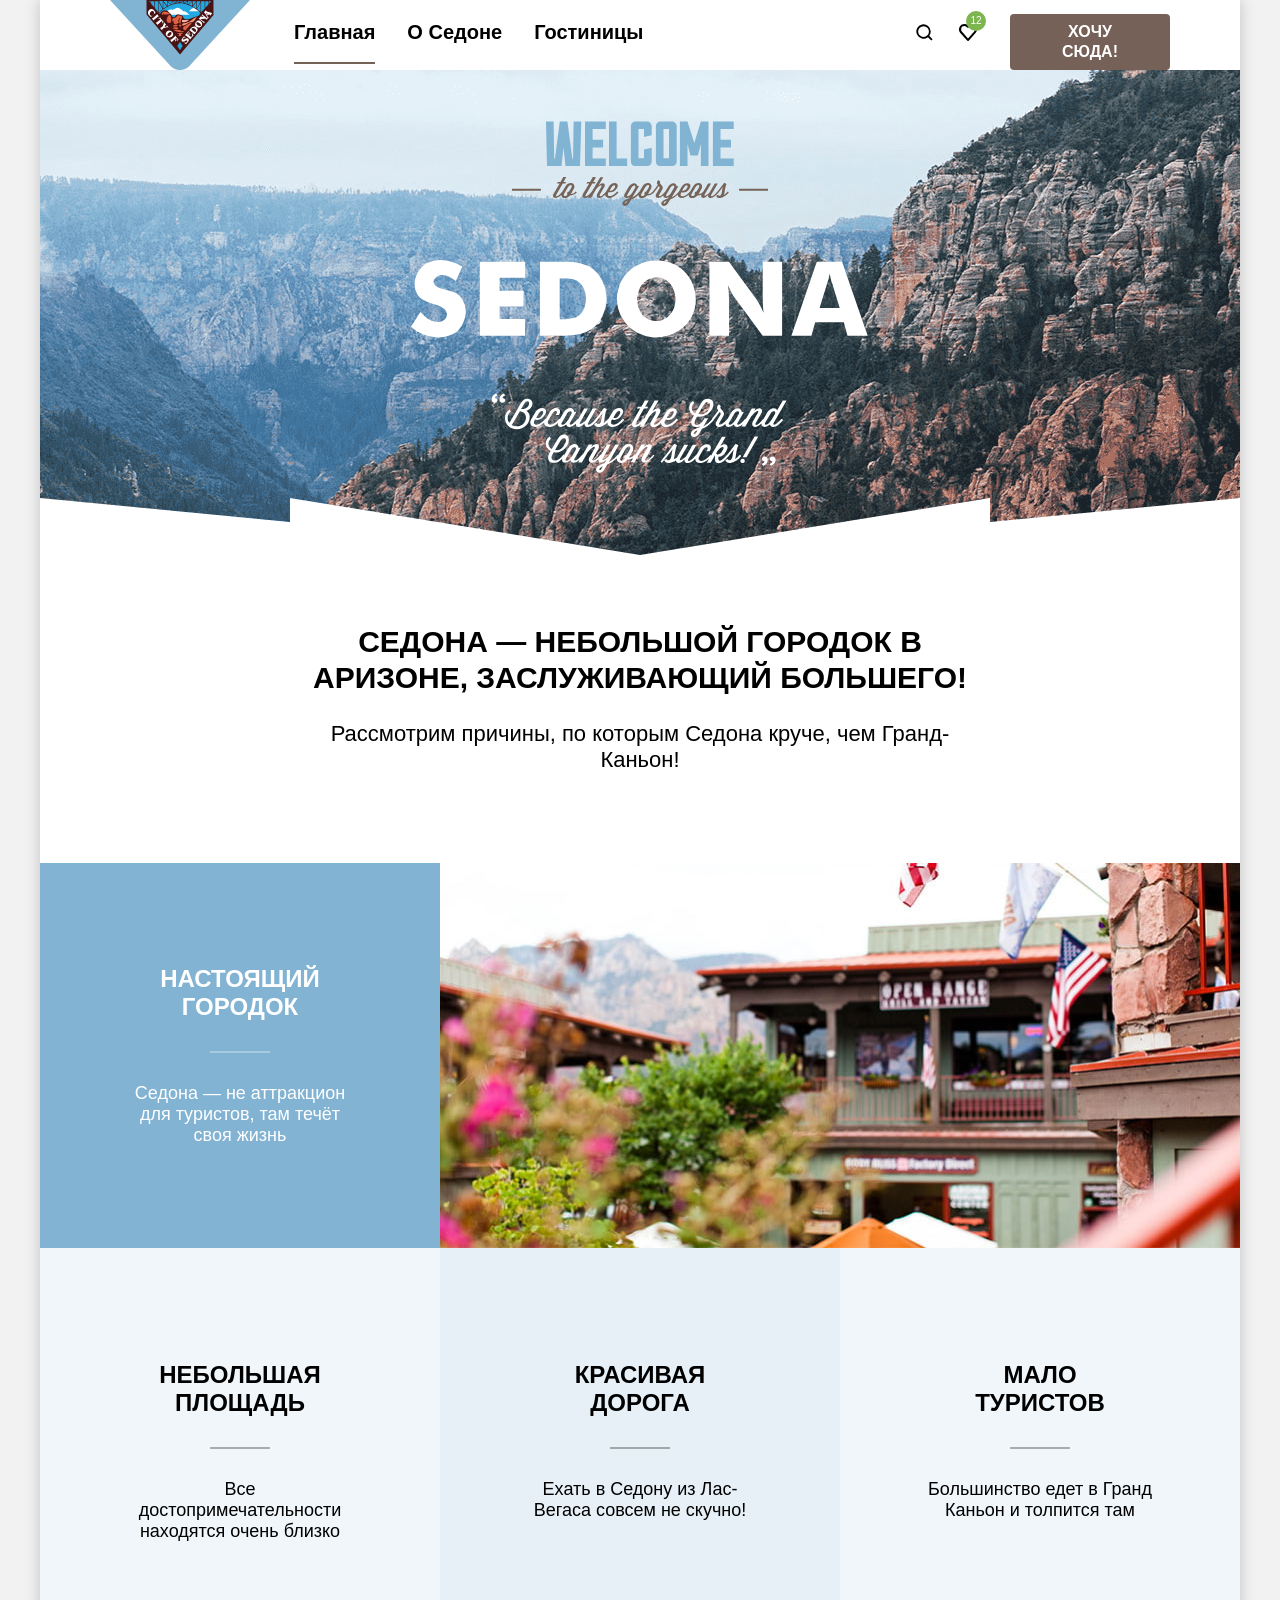
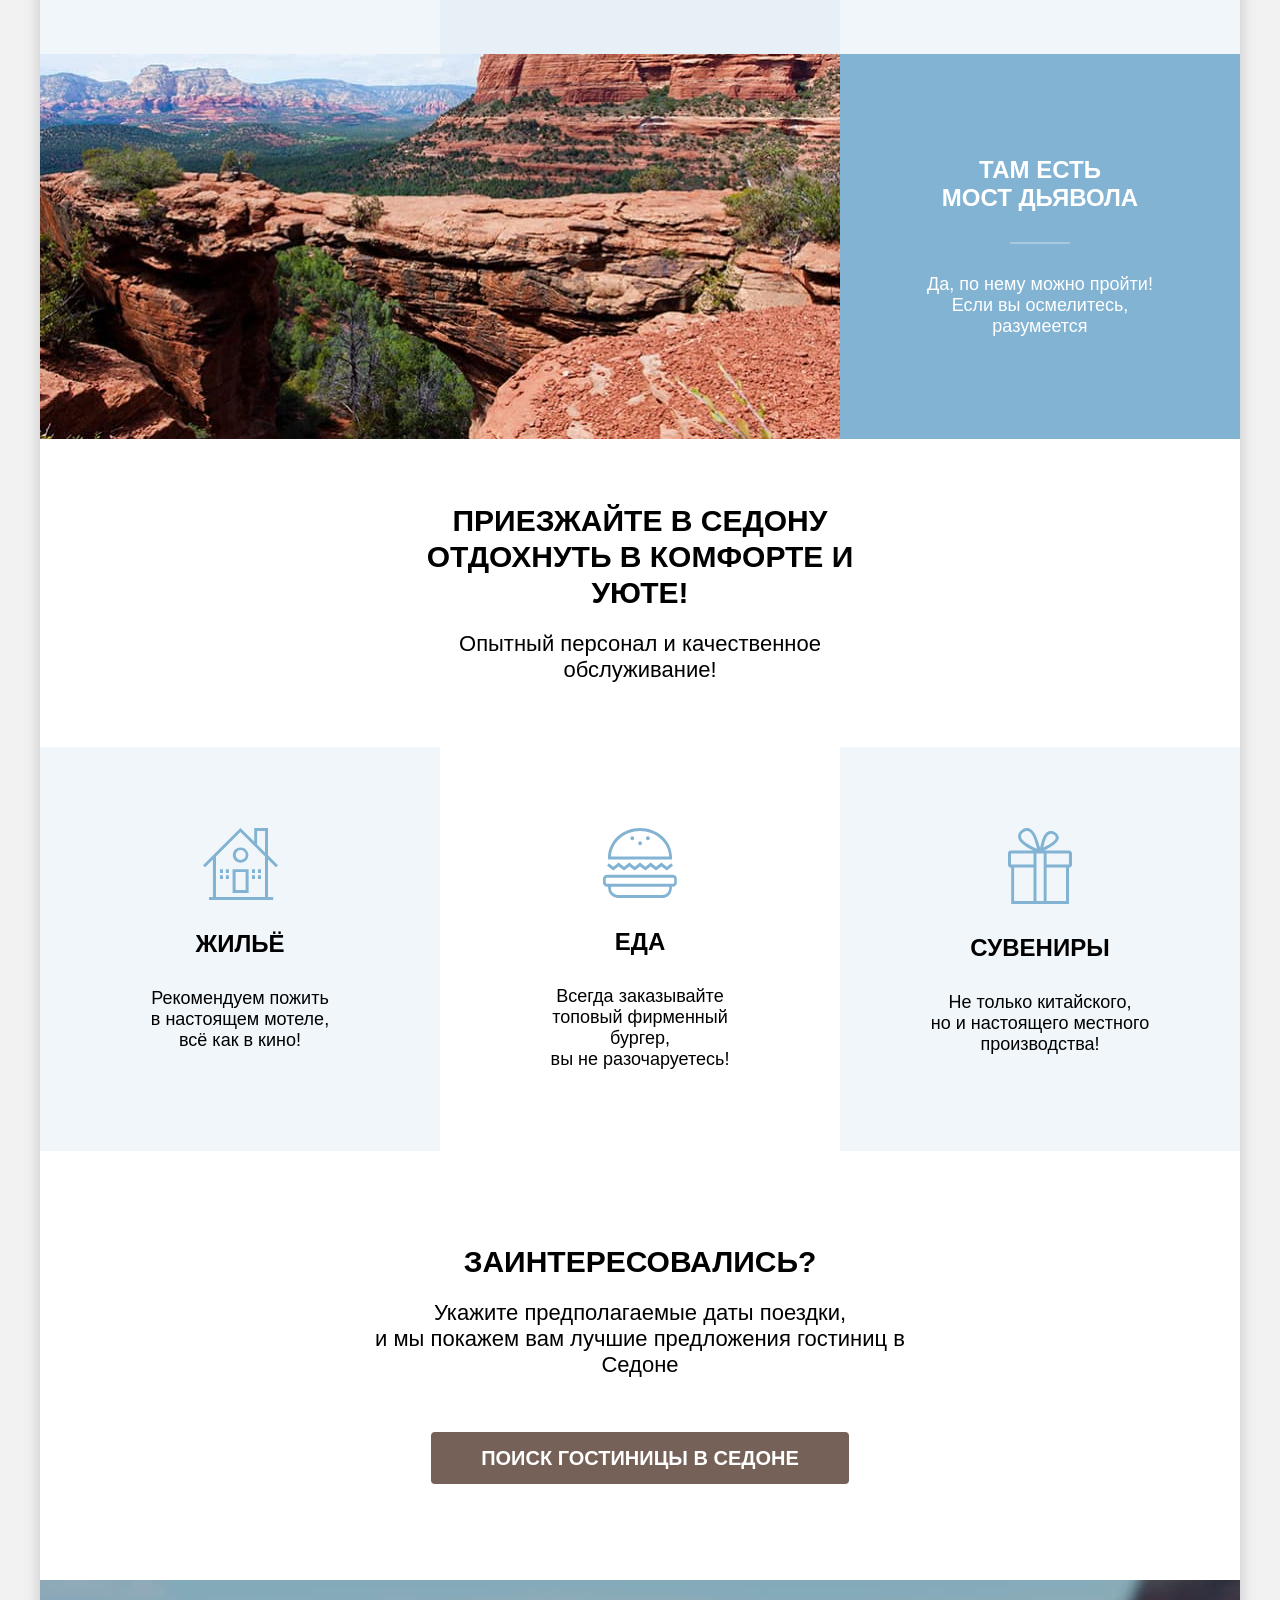
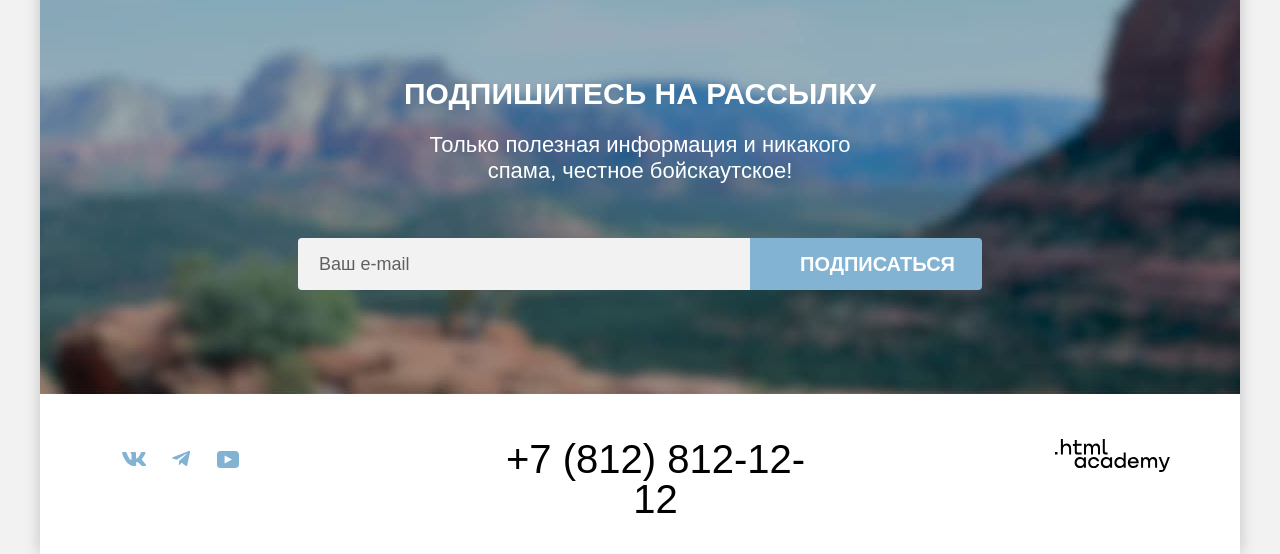
==== commit 9c6cefa3: "Правки по замечаниям после 1 защиты" ====
--- a/index.html
+++ b/index.html
@@ -11,8 +11,8 @@
   <body>
     <div class="page-container">
       <header class="page-header" data-test="header">
-        <a class="navigation-logo" href="/">
-          <img class="page-header-logo" src="images/sedona-logo.svg" alt="Логотип сайта Седоны." width="140" height="70">
+        <a class="navigation-logo" href="index.html">
+          <img class="page-header-logo" src="images/svg-image/sedona-logo.svg" alt="Логотип сайта Седоны." width="140" height="70">
         </a>
         <nav class="navigation">
           <ul class="navigation-list">
@@ -46,7 +46,7 @@
       <main class="main-index main-container" data-test="main">
         <section class="main-first-screen" data-test="hero">
           <h1 class="visually-hidden">Седона — небольшой городок в Аризоне.</h1>
-          <img class="main-first-screen-img" src="images/welcome.svg" alt="Седона." width="458" height="352">
+          <img class="main-first-screen-img" src="images/svg-image/welcome.svg" alt="Седона." width="458" height="352">
         </section>
         <section class="sight" data-test="advantages">
           <div class="sight-header">
@@ -59,7 +59,7 @@
                 <h3 class="sight-title-item">Настоящий городок</h3>
                 <p class="sight-discriptions-item">Седона — не аттракцион для туристов, там течёт своя жизнь</p>
               </div>
-              <img class="sight-img" src="images/sight/sight-1.jpg" alt="Улица города Седона." width="800" height="385">
+              <img class="sight-img" src="images/main/sight-1.jpg" alt="Улица города Седона." width="800" height="385">
             </li>
             <li class="sight-item sight-item-light">
               <h3 class="sight-title-item sight-title-item-light">Небольшая площадь</h3>
@@ -74,7 +74,7 @@
               <p class="sight-discriptions-item sight-discriptions-item-light">Большинство едет в Гранд Каньон и толпится там</p>
             </li>
             <li class="sight-item sight-item-dark">
-              <img class="sight-img" src="images/sight/sight-2.jpg" alt="Мост Дьявола." width="800" height="385">
+              <img class="sight-img" src="images/main/sight-2.jpg" alt="Мост Дьявола." width="800" height="385">
               <div class="sight-text">
                 <h3 class="sight-title-item">Там есть<br> мост дьявола</h3>
                 <p class="sight-discriptions-item">Да, по нему можно пройти! Если вы осмелитесь, разумеется</p>
@@ -242,5 +242,4 @@
       </div>
     </div>
   </body>
-
 </html>
--- a/styles/styles.css
+++ b/styles/styles.css
@@ -95,14 +95,14 @@
 }
 
 .search-icon {
-  background-image: url(../images/icon/search.svg);
+  background-image: url(../images/icons/search.svg);
   background-repeat: no-repeat;
   background-size: 18px 18px;
   background-position: center;
 }
 
 .like-icon {
-  background-image: url(../images/icon/heart.svg);
+  background-image: url(../images/icons/heart.svg);
   background-repeat: no-repeat;
   background-size: 20px 20px;
   background-position: center;
@@ -145,15 +145,15 @@
   cursor: pointer;
 }
 
-.navigation-link.button:hover {
+.navigation-link-button:hover {
   background-color: #615048;
 }
 
-.navigation-link.button:focus {
+.navigation-link-button:focus {
   background-color: #615048;
 }
 
-.navigation-link.button:active {
+.navigation-link-button:active {
   background-color: #756157;
   color: #ffffff4d;
 }
@@ -281,10 +281,6 @@
   left: 70px;
 }
 
-.navigation-logo:hover {
-  opacity: 80%;
-}
-
 .main-container {
   flex-grow: 1;
 }
@@ -295,7 +291,7 @@
 }
 
 .main-first-screen {
-  background-image: url("../images/first-screen.png");
+  background-image: url("../images/main/first-screen.png");
   background-size: 100% auto;
   background-repeat: no-repeat;
   background-color: #756157;
@@ -472,7 +468,7 @@
 
 .icon-haus::before {
   content: "";
-  background-image: url("../images/icon/haus.svg");
+  background-image: url("../images/icons/haus.svg");
   background-repeat: no-repeat;
   background-size: contain;
   background-position: center;
@@ -485,7 +481,7 @@
 .icon-food::before {
   content: "";
   display: block;
-  background-image: url("../images/icon/food.svg");
+  background-image: url("../images/icons/food.svg");
   background-position: center;
   background-repeat: no-repeat;
   background-size: contain;
@@ -498,7 +494,7 @@
 .icon-gift::before {
   content: "";
   display: block;
-  background-image: url(../images/icon/gift.svg);
+  background-image: url(../images/icons/gift.svg);
   background-position: center;
   background-size: contain;
   background-repeat: no-repeat;
@@ -556,7 +552,7 @@
 .newsletter-first-screen {
   background-color: #756157;
   color: #ffffff;
-  background-image: url("../images/subscribe.jpg");
+  background-image: url("../images/main/subscribe.jpg");
   background-size: cover;
   background-repeat: no-repeat;
   text-align: center;
@@ -751,7 +747,7 @@
 .header-block {
   background-color: #82b3d3;
   color: #ffffff;
-  background-image: url("../images/inner-header-foto.jpg");
+  background-image: url("../images/catalog/inner-header-foto.jpg");
   background-size: cover;
   background-repeat: no-repeat;
   padding-top: 35px;
@@ -828,7 +824,7 @@
   display: block;
   width: 8px;
   height: 20px;
-  background-image: url("../images/icon/breadcrumbs-arrow.svg");
+  background-image: url("../images/icons/breadcrumbs-arrow.svg");
   background-position: center;
   background-repeat: no-repeat;
   background-size: 8px 20px;
@@ -883,12 +879,13 @@
   opacity: 60%;
 }
 
-.control-input:active ~ .control-mark ~ .control-label {
+.control-input:hover ~ .control-mark,
+.control-input:hover ~ .control-label {
   opacity: 30%;
 }
 
 .control-input:focus ~ .control-mark {
-  border: 3px solid rgba(131, 179, 211, 1);
+  border: 3px solid #83b3d3;
 }
 
 .control-input[type="radio"] + .control-mark {
@@ -904,7 +901,7 @@
   position: absolute;
   width: 10px;
   height: 10px;
-  background-color: #000000;
+  background-color: #3f5e72;
   border-radius: 50%;
   top: 50%;
   left: 50%;
@@ -912,7 +909,7 @@
 }
 
 .control-input[type="checkbox"]:checked + .control-mark {
-  background-image: url(../images/icon/control-mark.svg);
+  background-image: url(../images/icons/control-mark.svg);
   background-position: center;
   background-repeat: no-repeat;
   background-size: 12px 9px;
@@ -941,11 +938,15 @@
 }
 
 .range-toggle:focus {
-  border: 3px solid rgba(131, 179, 211, 1);
+  border: 3px solid #82b3d3;
+}
+
+.range-toggle:focus-visible {
+  outline: none;
 }
 
 .range-toggle:active {
-  border: 2px solid rgba(131, 179, 211, 1);
+  border: 2px solid #83b3d3;
 }
 
 .toggle-min {
@@ -968,7 +969,7 @@
   flex-wrap: wrap;
   justify-content: space-between;
   width: 50%;
-  background-color: rgba(242, 242, 242, 1);
+  background-color: #f2f2f2;
   color: rgba(0, 0, 0, 0.3);
   position: relative;
 
@@ -992,7 +993,7 @@
 }
 
 .catalog-filter-label:focus {
-  border: 3px solid rgba(131, 179, 211, 1);
+  border: 3px solid #83b3d3;
 }
 
 .range-input {
@@ -1070,7 +1071,9 @@
   color: #ffffff;
   border-color: #83b3d3;
 }
-
+.button-filter-reset:focus-visible {
+  outline: none;
+}
 .button-filter-reset:active {
   color: rgba(255, 255, 255, 0.3);
 }
@@ -1105,6 +1108,7 @@
 
 .sorting-hotels-title {
   font-family: 'PT Sans', sans-serif;
+  color: #000000;
   margin: 0;
   padding: 0;
   width: 438px;
@@ -1119,6 +1123,7 @@
 .select-wrapper {
   position: relative;
   width: 292px;
+  max-height: 49px;
   margin-right: 70px;
 }
 
@@ -1145,6 +1150,9 @@
   border-color: #68a2ca;
 }
 
+.select-control:focus-visible {
+  outline: none;
+}
 .select-control:disabled,
 .select-control:disabled + .select-icon {
   opacity: 30%;
@@ -1170,15 +1178,15 @@
 }
 
 .toggle-tile {
-  background-image: url("../images/icon/tile.svg");
+  background-image: url("../images/icons/tile.svg");
 }
 
 .toggle-card {
-  background-image: url("../images/icon/card.svg");
+  background-image: url("../images/icons/card.svg");
 }
 
 .toggle-list {
-  background-image: url("../images/icon/list.svg");
+  background-image: url("../images/icons/list.svg");
 }
 
 .toggle:hover {
@@ -1188,7 +1196,9 @@
 .toggle:focus {
   border-color: #68a2ca;
 }
-
+.toggle:focus-visible {
+  outline: none;
+}
 .toggle:active {
   border-color: #000000;
 }
@@ -1196,7 +1206,7 @@
 .select-icon {
   position: absolute;
   display: block;
-  background-image: url(../images/icon/select-icon.svg);
+  background-image: url(../images/icons/select-icon.svg);
   background-position: center;
   background-repeat: no-repeat;
   background-size: 12px 8px;
@@ -1223,6 +1233,9 @@
 .hotels-card-img {
   display: block;
   object-fit: cover;
+  grid-column: 1/-1;
+  margin: 0 auto;
+  margin-top: -1px;
 }
 
 .hotel-card-wrapper {
@@ -1240,6 +1253,7 @@
   text-decoration: none;
   color: #000000;
   margin: 0;
+  grid-column: 1/-1;
 }
 
 .hotels-card-price {
@@ -1270,7 +1284,7 @@
   display: block;
   height: 100%;
   width: 18px;
-  background-image: url(../images/icon/star.svg);
+  background-image: url(../images/icons/star.svg);
   background-repeat: no-repeat;
   background-size: contain;
   background-position: center;
@@ -1322,28 +1336,6 @@
 .hotel-card-button-like:active {
   background-color: #7db54f;
   color: #ffffff4d
-}
-
-.hotel-card-link {
-  text-decoration: none;
-  grid-column: 1/-1;
-}
-
-.hotel-card-link:hover .hotels-card-title {
-  color: #756157;
-}
-
-.hotel-card-link:focus .hotels-card-title {
-  color: #756157;
-}
-
-.hotel-card-link:active .hotels-card-title {
-  color: rgb(117, 97, 87, 0.3);
-}
-
-.hotel-card-link-img {
-  margin: 0 auto;
-  margin-top: -4px;
 }
 
 .hotel-card-link-button {
@@ -1448,7 +1440,10 @@
   border-radius: 4px;
 }
 
-.pagination-more {
+.pagination-more,
+.pagination-more:hover,
+.pagination-more:active,
+.pagination-more:focus {
   font-size: 17px;
   line-height: 26px;
   background-color: #ffffff;
@@ -1656,7 +1651,7 @@
   position: absolute;
   display: block;
   border: none;
-  background-color: rgba(131, 179, 211, 1);
+  background-color: #83b3d3;
   border-radius: 50%;
   padding: 0;
   width: 26px;
@@ -1697,7 +1692,7 @@
 
 .tooltip-text:after {
   content: '';
-  background-image: url(../images/modal-icon/triangle.svg);
+  background-image: url(../images/icons/triangle.svg);
   width: 19px;
   height: 9px;
   position: absolute;
@@ -1771,6 +1766,7 @@
 .plus:focus svg {
   border: 3px solid #82b3d3;
   border-radius: 4px;
+  fill: #000000;
 }
 
 .minus svg:active,
@@ -1790,12 +1786,13 @@
   display: block;
   width: 20px;
   height: 20px;
-  background-image: url("../images/modal-icon/date.svg");
+  background-image: url("../images/icons/date.svg");
   background-position: center;
   background-repeat: no-repeat;
   background-size: 20px 20px;
   top: 16px;
   right: 22px;
+  pointer-events: none;
 }
 
 .button-modal-form {
@@ -1864,14 +1861,6 @@
   opacity: 50%;
 }
 
-.field:invalid {
-  box-shadow: none;
-}
-
-.field:focus:invalid {
-  border: 1px solid #ea5454;
-}
-
 .control-input:disabled ~ .control-mark,
 .control-input:disabled ~ .control-label {
   opacity: 50%;
@@ -1880,3 +1869,11 @@
 .pagination-disabled {
   background-color: rgb(117 97 87 / 57%);
 }
+
+:focus {
+  outline: none;
+}
+
+:focus-visible {
+  outline: 2px solid #2b78b5;
+}
